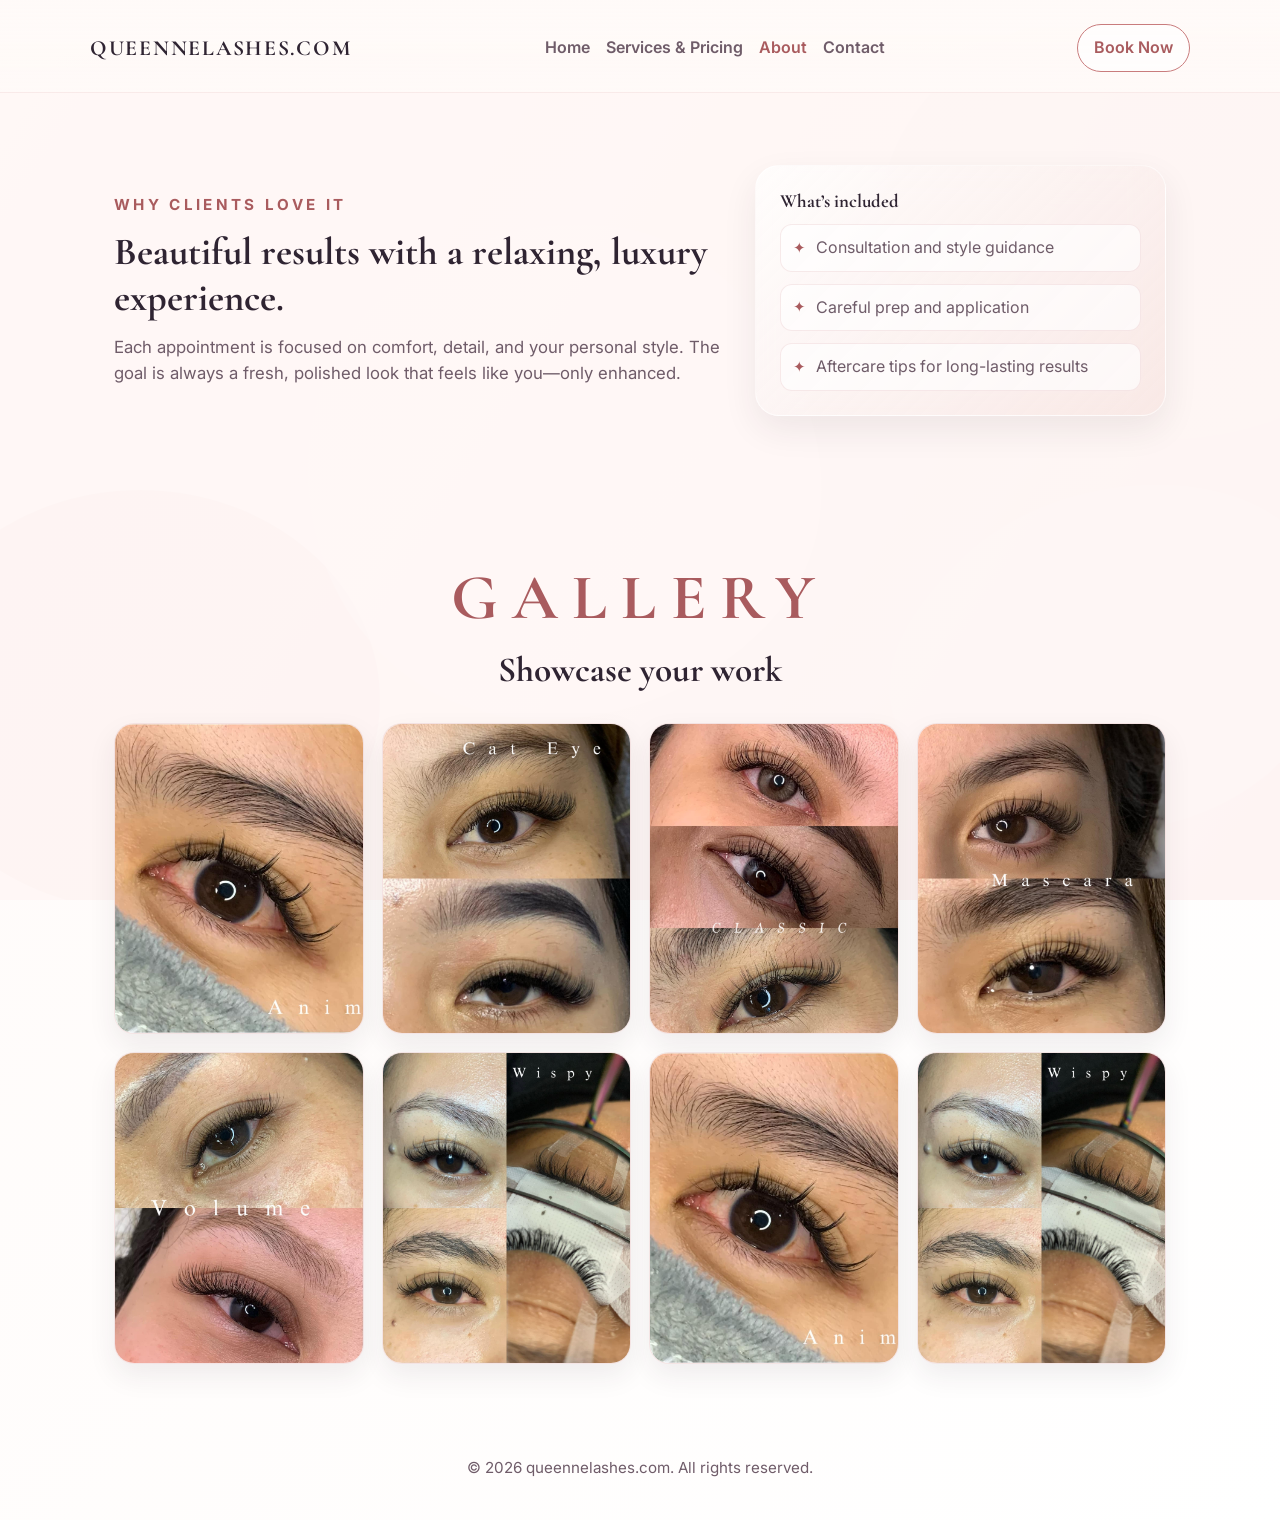
==== about.html @ 61ad1bb9 "Add files via upload" ====
<!DOCTYPE html>
<html lang="en">
<head>
  <meta charset="UTF-8" />
  <meta name="viewport" content="width=device-width, initial-scale=1.0" />
  <title>About | queennelashes.com</title>
  <link rel="stylesheet" href="style.css" />
</head>
<body>
  <header class="page-header">
    <nav class="nav">
      <a class="logo" href="index.html">queennelashes.com</a>
      <div class="nav-links">
        <a class="nav-link" href="index.html">Home</a>
        <a class="nav-link" href="services.html">Services & Pricing</a>
        <a class="nav-link active" href="about.html">About</a>
        <a class="nav-link" href="contact.html">Contact</a>
      </div>
      <a class="nav-btn" href="contact.html">Book Now</a>
    </nav>
  </header>

  <main class="page-main">
    <section class="section about-page">
      <div class="about-text">
        <p class="eyebrow">Why clients love it</p>
        <h2>Beautiful results with a relaxing, luxury experience.</h2>
        <p>
          Each appointment is focused on comfort, detail, and your personal style. The goal is always a fresh, polished look that feels like you—only enhanced.
        </p>
      </div>
      <div class="about-card">
        <h3>What’s included</h3>
        <ul class="feature-list">
          <li><span class="feature-icon">✦</span> Consultation and style guidance</li>
          <li><span class="feature-icon">✦</span> Careful prep and application</li>
          <li><span class="feature-icon">✦</span> Aftercare tips for long-lasting results</li>
        </ul>
      </div>
    </section>

    <section class="section">
      <div class="section-title">
        <h1 class="eyebrow">Gallery</h1>
        <h2>Showcase your work</h2>
      </div>

      <div class="gallery-grid">
        <div class="gallery-item">
          <img class="gallery-image" src="anime.jpg" alt="Lash and brow styling example" loading="lazy" />
        </div>
        <div class="gallery-item">
          <img class="gallery-image" src="Cat%20eye.jpg" alt="Cat-eye lash style" loading="lazy" />
        </div>
        <div class="gallery-item">
          <img class="gallery-image" src="classic.jpg" alt="Classic lash set" loading="lazy" />
        </div>
        <div class="gallery-item">
          <img class="gallery-image" src="mascara.jpg" alt="Mascara-style lash finish" loading="lazy" />
        </div>
        <div class="gallery-item">
          <img class="gallery-image" src="volume.jpg" alt="Volume lash set" loading="lazy" />
        </div>
        <div class="gallery-item">
          <img class="gallery-image" src="wispy.jpg" alt="Wispy lash style" loading="lazy" />
        </div>
        <div class="gallery-item">
          <img class="gallery-image" src="anime.jpg" alt="Lash and brow styling example" loading="lazy" />
        </div>
        <div class="gallery-item">
          <img class="gallery-image" src="wispy.jpg" alt="Wispy lash style" loading="lazy" />
        </div>
      </div>
    </section>
  </main>

  <footer>
    <p>© <span id="year"></span> queennelashes.com. All rights reserved.</p>
  </footer>

  <script src="index.js"></script>
</body>
</html>
---- style.css ----
@import url("https://fonts.googleapis.com/css2?family=Cormorant+Garamond:wght@500;600;700&family=Inter:wght@400;500;600;700&display=swap");

:root {
  --bg: #fffaf8;
  --text: #2f2432;
  --muted: #6f5c69;
  --primary: #c97c7d;
  --primary-dark: #a95b5e;
  --accent: #f4deda;
  --accent-strong: #f0bfba;
  --white: #ffffff;
  --border: rgba(201, 124, 125, 0.22);
}

* {
  box-sizing: border-box;
  margin: 0;
  padding: 0;
}

html {
  scroll-behavior: smooth;
  scroll-padding-top: 90px;
}

body {
  font-family: "Inter", "Segoe UI", Tahoma, Geneva, Verdana, sans-serif;
  color: var(--text);
  background: linear-gradient(135deg, #fffaf8 0%, #fff 100%);
  line-height: 1.6;
  position: relative;
  min-height: 100vh;
}

body::before {
  content: "";
  position: fixed;
  inset: 0;
  background-image: url("background.svg");
  background-size: cover;
  background-position: center;
  background-repeat: no-repeat;
  opacity: 0.35;
  z-index: -2;
}

body::after {
  content: "";
  position: fixed;
  inset: 0;
  background: rgba(255, 248, 247, 0.78);
  z-index: -1;
}

a {
  color: inherit;
  text-decoration: none;
}

.hero {
  min-height: 100vh;
  padding: 24px 24px 60px;
  background: linear-gradient(135deg, rgba(201, 124, 125, 0.17), transparent 35%, rgba(255,255,255,0.88));
  position: relative;
  overflow: hidden;
}

.hero::before {
  content: "";
  position: absolute;
  inset: 0;
  background: radial-gradient(circle at 20% 20%, rgba(255,255,255,0.82), transparent 24%), radial-gradient(circle at 85% 6%, rgba(201, 124, 125, 0.16), transparent 20%);
  pointer-events: none;
}

.hero::after {
  content: "";
  position: absolute;
  width: min(360px, 42vw);
  height: min(360px, 42vw);
  right: -10%;
  top: -8%;
  border: 1px solid rgba(201, 124, 125, 0.18);
  border-radius: 50%;
  pointer-events: none;
}

.page-header {
  padding: 24px 24px 20px;
  background: linear-gradient(180deg, rgba(255, 250, 248, 0.95), rgba(255, 250, 248, 0.85));
  border-bottom: 1px solid rgba(201, 124, 125, 0.12);
}

.page-main {
  min-height: 70vh;
}

.nav {
  max-width: 1100px;
  margin: 0 auto;
  display: flex;
  justify-content: space-between;
  align-items: center;
  gap: 16px;
}

.nav-links {
  display: flex;
  gap: 16px;
  align-items: center;
  flex-wrap: wrap;
}

.nav-link {
  color: var(--muted);
  font-weight: 600;
  transition: color 0.2s ease;
}

.nav-link:hover,
.nav-link.active {
  color: var(--primary-dark);
}

.logo {
  font-family: "Cormorant Garamond", Georgia, serif;
  font-size: 1.35rem;
  font-weight: 700;
  letter-spacing: 0.08em;
  text-transform: uppercase;
}

.nav-btn {
  padding: 10px 16px;
  border: 1px solid var(--primary);
  border-radius: 999px;
  color: var(--primary-dark);
  font-weight: 600;
  background: rgba(255,255,255,0.6);
}

.hero-content {
  max-width: 760px;
  margin: 88px auto 0;
  text-align: center;
  position: relative;
  z-index: 1;
}

.brand-mark {
  width: 220px;
  height: 220px;
  margin: 0 auto 24px;
  border-radius: 28px;
  background: linear-gradient(135deg, rgba(255,255,255,0.98), rgba(243,215,213,0.9));
  border: 1px solid var(--border);
  box-shadow: 0 18px 36px rgba(46, 35, 50, 0.12);
  display: flex;
  align-items: center;
  justify-content: center;
  overflow: hidden;
  position: relative;
}

.brand-mark::before,
.brand-mark::after {
  content: "";
  position: absolute;
  border-radius: 50%;
  border: 1px solid rgba(201, 124, 125, 0.18);
}

.brand-mark::before {
  width: 180px;
  height: 180px;
  inset: 20px;
}

.brand-mark::after {
  width: 120px;
  height: 120px;
  inset: 50px;
}

.brand-image {
  width: 100%;
  height: 100%;
  object-fit: contain;
  padding: 16px;
  position: relative;
  z-index: 1;
}

.eyebrow {
  color: var(--primary-dark);
  font-size: 0.95rem;
  font-weight: 700;
  letter-spacing: 0.22em;
  text-transform: uppercase;
  margin-bottom: 12px;
}

.section-title .eyebrow {
  font-size: 4rem;
}

h1,
h2,
h3 {
  line-height: 1.2;
  font-family: "Cormorant Garamond", Georgia, serif;
}

h1 {
  font-size: clamp(2.3rem, 4vw, 3.6rem);
  margin-bottom: 16px;
  letter-spacing: 0.01em;
}

.hero-copy {
  font-size: 1.05rem;
  color: var(--muted);
  max-width: 650px;
  margin: 0 auto 24px;
}

.hero-actions {
  display: flex;
  justify-content: center;
  gap: 12px;
  flex-wrap: wrap;
  margin-bottom: 24px;
}

.btn {
  display: inline-block;
  padding: 12px 20px;
  border-radius: 999px;
  font-weight: 700;
  transition: transform 0.2s ease, box-shadow 0.2s ease;
}

.btn:hover {
  transform: translateY(-2px);
}

.btn.primary {
  background: linear-gradient(135deg, var(--primary), #e7a3a4);
  color: var(--white);
  box-shadow: 0 10px 24px rgba(201, 124, 125, 0.25);
}

.btn.secondary {
  background: rgba(255, 255, 255, 0.6);
  backdrop-filter: blur(10px);
  -webkit-backdrop-filter: blur(10px);
  color: var(--primary-dark);
  border: 1px solid rgba(255, 255, 255, 0.8);
}

.highlights {
  display: flex;
  justify-content: center;
  gap: 16px;
  flex-wrap: wrap;
  list-style: none;
  color: var(--muted);
  font-size: 0.95rem;
}

.highlights li {
  background: var(--white);
  padding: 8px 12px;
  border-radius: 999px;
  box-shadow: 0 4px 10px rgba(46, 35, 50, 0.06);
}

.section {
  max-width: 1100px;
  margin: 0 auto;
  padding: 72px 24px;
}

.section-title {
  text-align: center;
  margin-bottom: 32px;
}

.section-title h2 {
  font-size: clamp(1.6rem, 3vw, 2.2rem);
  margin-top: 6px;
}

.cards {
  display: grid;
  grid-template-columns: repeat(3, minmax(0, 1fr));
  gap: 20px;
}

.card,
.about-card,
.contact-box {
  background: rgba(255, 255, 255, 0.52);
  backdrop-filter: blur(16px);
  -webkit-backdrop-filter: blur(16px);
  border: 1px solid rgba(255, 255, 255, 0.6);
  border-radius: 24px;
  box-shadow: 0 14px 34px rgba(46, 35, 50, 0.08);
}

.card {
  padding: 24px;
  position: relative;
  overflow: hidden;
  transition: transform 0.2s ease, box-shadow 0.2s ease;
}

.card:hover {
  transform: translateY(-4px);
  box-shadow: 0 18px 36px rgba(46, 35, 50, 0.12);
}

.card::before {
  content: "";
  position: absolute;
  top: 0;
  left: 0;
  width: 100%;
  height: 4px;
  background: linear-gradient(90deg, var(--primary), rgba(255,255,255,0.8));
}

.card h3 {
  margin-bottom: 10px;
  color: var(--primary-dark);
  font-size: 1.3rem;
}

.about,
.about-page {
  display: grid;
  grid-template-columns: 1.2fr 0.8fr;
  gap: 24px;
  align-items: center;
}

.about-text p:last-child {
  color: var(--muted);
  margin-top: 12px;
  font-size: 1.05rem;
}

.about-text h2 {
  font-size: clamp(2rem, 3vw, 2.7rem);
  margin-bottom: 12px;
}

.about-text .eyebrow {
  font-size: 0.95rem;
}

.about-card {
  padding: 24px;
  background: linear-gradient(135deg, rgba(255,255,255,0.7), rgba(244,222,218,0.55));
}

.about-card ul {
  margin-top: 12px;
  padding-left: 0;
  color: var(--muted);
  list-style: none;
}

.feature-list {
  display: grid;
  gap: 12px;
}

.feature-list li {
  display: flex;
  align-items: center;
  gap: 10px;
  padding: 10px 12px;
  border-radius: 12px;
  background: rgba(255, 255, 255, 0.65);
  border: 1px solid rgba(201, 124, 125, 0.15);
}

.feature-icon {
  color: var(--primary-dark);
  font-size: 0.95rem;
}

.contact-box {
  max-width: 680px;
  margin: 0 auto;
  padding: 24px;
  text-align: center;
  display: flex;
  flex-direction: column;
  gap: 12px;
  background: linear-gradient(135deg, rgba(255,255,255,0.7), rgba(244,222,218,0.5));
  border: 1px solid rgba(201, 124, 125, 0.15);
}

.contact-page .section-title {
  margin-bottom: 24px;
}

.contact-page .section-title .eyebrow {
  font-size: 1rem;
  margin-bottom: 8px;
}

.contact-page .section-title h2 {
  font-size: clamp(2rem, 3.2vw, 2.7rem);
  color: var(--primary-dark);
}

.contact-box a {
  font-weight: 600;
  color: var(--primary-dark);
}

.location-card {
  padding: 16px;
  border-radius: 16px;
  background: rgba(255, 255, 255, 0.7);
  border: 1px solid rgba(201, 124, 125, 0.15);
  display: grid;
  gap: 8px;
}

.location-card h3 {
  color: var(--primary-dark);
  font-size: 1.15rem;
}

.location-card p {
  color: var(--muted);
}

.map-embed {
  width: 100%;
  min-height: 260px;
  border-radius: 14px;
  border: 0;
}

.map-link {
  color: var(--primary-dark);
  font-weight: 700;
}

.booking-form {
  display: grid;
  gap: 14px;
  text-align: left;
  margin-top: 8px;
}

.booking-form label {
  display: grid;
  gap: 6px;
  font-weight: 600;
  color: var(--text);
}

.booking-form input,
.booking-form select,
.booking-form textarea {
  width: 100%;
  padding: 12px 14px;
  border: 1px solid rgba(201, 124, 125, 0.25);
  border-radius: 12px;
  background: rgba(255, 255, 255, 0.75);
  font: inherit;
  color: var(--text);
}

.booking-form textarea {
  resize: vertical;
}

.booking-form button {
  border: none;
  cursor: pointer;
  width: 100%;
  font-size: 1rem;
}

.availability-message {
  padding: 10px 12px;
  border-radius: 12px;
  background: rgba(255, 255, 255, 0.7);
  color: var(--primary-dark);
  font-size: 0.95rem;
}

.availability-message.success {
  background: rgba(233, 247, 235, 0.9);
  color: #2f6f42;
}

.availability-message.error {
  background: rgba(255, 236, 236, 0.95);
  color: #a23b3b;
}

.confirmation-message {
  padding: 12px 14px;
  border-radius: 12px;
  background: rgba(233, 247, 235, 0.95);
  color: #2f6f42;
  font-weight: 600;
  border: 1px solid rgba(47, 111, 66, 0.2);
}

.gallery-grid {
  display: grid;
  grid-template-columns: repeat(4, minmax(0, 1fr));
  gap: 18px;
}

.gallery-item {
  background: rgba(255, 255, 255, 0.58);
  border: 1px solid rgba(201, 124, 125, 0.2);
  border-radius: 20px;
  overflow: hidden;
  box-shadow: 0 12px 28px rgba(46, 35, 50, 0.08);
}

.gallery-item {
  min-height: 220px;
}

.gallery-image {
  width: 100%;
  height: 100%;
  min-height: 220px;
  object-fit: cover;
  display: block;
}

.pricing-section {
  margin-top: 36px;
  display: grid;
  grid-template-columns: 1.1fr 0.9fr;
  gap: 20px;
  align-items: stretch;
}

.pricing-card {
  background: rgba(255, 255, 255, 0.58);
  border: 1px solid rgba(201, 124, 125, 0.2);
  border-radius: 24px;
  box-shadow: 0 12px 28px rgba(46, 35, 50, 0.08);
  overflow: hidden;
}

.pricing-image-card {
  display: flex;
  align-items: center;
  justify-content: center;
  padding: 12px;
  background: rgba(255, 255, 255, 0.7);
}

.pricing-image {
  width: 100%;
  max-width: 100%;
  height: auto;
  display: block;
  object-fit: contain;
  border-radius: 16px;
}

.pricing-card-text {
  padding: 24px;
}

.price-image-wrap {
  margin-top: 28px;
  display: flex;
  justify-content: center;
}

.price-image {
  width: min(100%, 800px);
  height: auto;
  display: block;
  border-radius: 24px;
  box-shadow: 0 14px 32px rgba(46, 35, 50, 0.1);
  border: 1px solid rgba(201, 124, 125, 0.18);
}

footer {
  text-align: center;
  padding: 20px 24px 40px;
  color: var(--muted);
  font-size: 0.95rem;
}

@media (max-width: 900px) {
  .cards {
    grid-template-columns: repeat(2, minmax(0, 1fr));
  }

  .about,
  .about-page {
    grid-template-columns: 1fr;
  }
}

@media (max-width: 640px) {
  .hero {
    padding: 18px 16px 48px;
  }

  .nav {
    flex-direction: column;
    gap: 12px;
  }

  .nav-links {
    justify-content: center;
  }

  .logo {
    font-size: 1rem;
    text-align: center;
  }

  .hero-content {
    margin-top: 40px;
  }

  .hero-actions {
    flex-direction: column;
    align-items: stretch;
  }

  .btn {
    width: 100%;
    text-align: center;
  }

  .highlights {
    flex-direction: column;
    align-items: stretch;
  }

  .highlights li {
    width: 100%;
    text-align: center;
  }

  .section {
    padding: 56px 16px;
  }

  .cards {
    grid-template-columns: 1fr;
  }

  .gallery-grid {
    grid-template-columns: repeat(2, minmax(0, 1fr));
  }

  .card,
  .about-card,
  .contact-box {
    border-radius: 20px;
  }

  .contact-box {
    padding: 20px 16px;
  }

  h1 {
    font-size: clamp(1.8rem, 7vw, 2.6rem);
  }

  .hero-copy {
    font-size: 1rem;
  }

  .gallery-grid {
    grid-template-columns: 1fr;
  }

  .pricing-section {
    grid-template-columns: 1fr;
  }
}
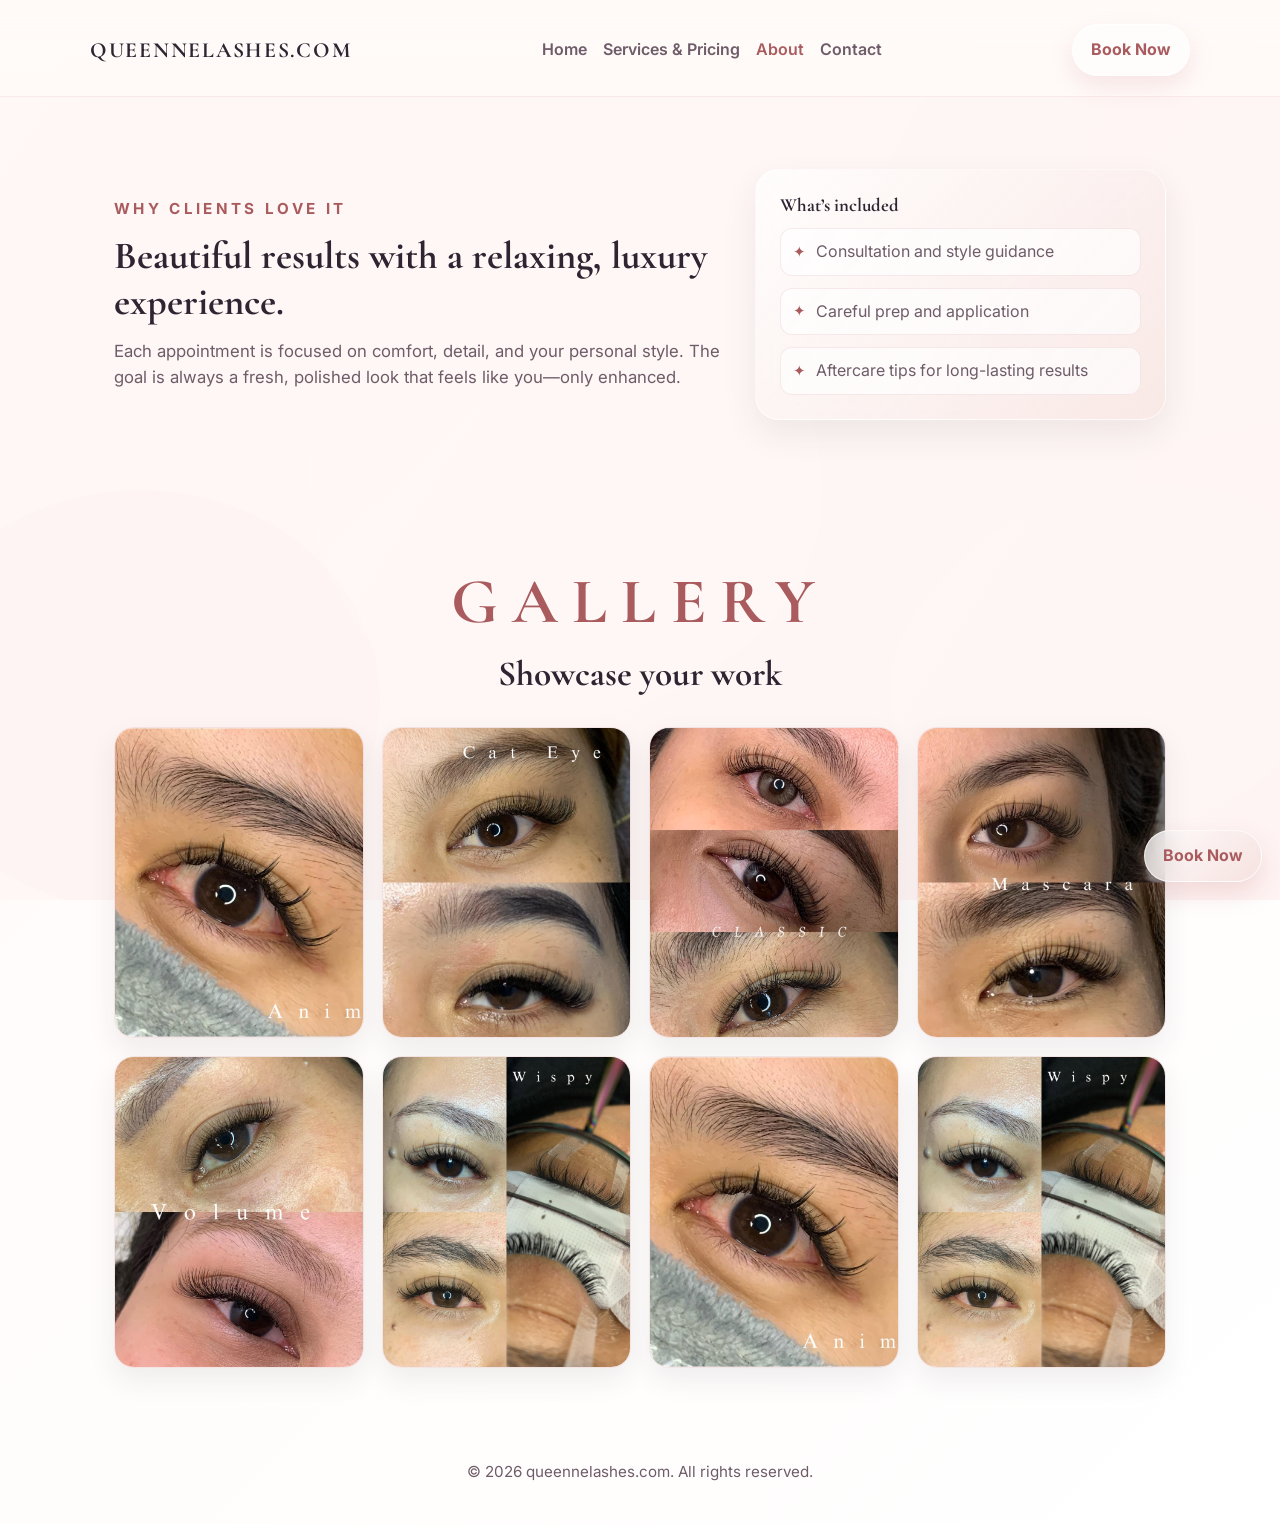
==== commit 3dbfa027: "Add files via upload" ====
--- a/about.html
+++ b/about.html
@@ -16,7 +16,7 @@
         <a class="nav-link active" href="about.html">About</a>
         <a class="nav-link" href="contact.html">Contact</a>
       </div>
-      <a class="nav-btn" href="contact.html">Book Now</a>
+      <a class="nav-btn" href="contact.html#booking-form">Book Now</a>
     </nav>
   </header>
 
@@ -78,6 +78,8 @@
     <p>© <span id="year"></span> queennelashes.com. All rights reserved.</p>
   </footer>
 
+  <a class="sticky-book-btn" href="contact.html#booking-form">Book Now</a>
+
   <script src="index.js"></script>
 </body>
 </html>
--- a/style.css
+++ b/style.css
@@ -130,13 +130,41 @@
   text-transform: uppercase;
 }
 
+.nav-btn,
+.btn,
+.sticky-book-btn {
+  display: inline-flex;
+  align-items: center;
+  justify-content: center;
+  padding: 12px 18px;
+  border-radius: 999px;
+  font-weight: 700;
+  transition: transform 0.2s ease, box-shadow 0.2s ease, background 0.2s ease;
+  border: 1px solid rgba(255, 255, 255, 0.7);
+  backdrop-filter: blur(14px);
+  -webkit-backdrop-filter: blur(14px);
+  box-shadow: 0 10px 24px rgba(201, 124, 125, 0.16);
+}
+
 .nav-btn {
-  padding: 10px 16px;
-  border: 1px solid var(--primary);
-  border-radius: 999px;
-  color: var(--primary-dark);
-  font-weight: 600;
-  background: rgba(255,255,255,0.6);
+  color: var(--primary-dark);
+  background: rgba(255, 255, 255, 0.55);
+}
+
+.sticky-book-btn {
+  position: fixed;
+  right: 18px;
+  bottom: 18px;
+  z-index: 1000;
+  background: linear-gradient(135deg, rgba(255,255,255,0.72), rgba(243, 220, 218, 0.78));
+  color: var(--primary-dark);
+  box-shadow: 0 12px 24px rgba(201, 124, 125, 0.22);
+}
+
+.nav-btn:hover,
+.btn:hover,
+.sticky-book-btn:hover {
+  transform: translateY(-2px);
 }
 
 .hero-content {
@@ -232,30 +260,15 @@
   margin-bottom: 24px;
 }
 
-.btn {
-  display: inline-block;
-  padding: 12px 20px;
-  border-radius: 999px;
-  font-weight: 700;
-  transition: transform 0.2s ease, box-shadow 0.2s ease;
-}
-
-.btn:hover {
-  transform: translateY(-2px);
-}
-
 .btn.primary {
-  background: linear-gradient(135deg, var(--primary), #e7a3a4);
+  background: linear-gradient(135deg, rgba(201, 124, 125, 0.95), rgba(231, 163, 164, 0.9));
   color: var(--white);
   box-shadow: 0 10px 24px rgba(201, 124, 125, 0.25);
 }
 
 .btn.secondary {
-  background: rgba(255, 255, 255, 0.6);
-  backdrop-filter: blur(10px);
-  -webkit-backdrop-filter: blur(10px);
-  color: var(--primary-dark);
-  border: 1px solid rgba(255, 255, 255, 0.8);
+  background: rgba(255, 255, 255, 0.55);
+  color: var(--primary-dark);
 }
 
 .highlights {
@@ -614,25 +627,30 @@
 
 @media (max-width: 640px) {
   .hero {
-    padding: 18px 16px 48px;
+    padding: 16px 14px 40px;
   }
 
   .nav {
     flex-direction: column;
-    gap: 12px;
+    gap: 10px;
   }
 
   .nav-links {
     justify-content: center;
   }
 
+  .nav-btn {
+    width: 100%;
+    justify-content: center;
+  }
+
   .logo {
-    font-size: 1rem;
+    font-size: 0.95rem;
     text-align: center;
   }
 
   .hero-content {
-    margin-top: 40px;
+    margin-top: 28px;
   }
 
   .hero-actions {
@@ -643,6 +661,7 @@
   .btn {
     width: 100%;
     text-align: center;
+    padding: 12px 16px;
   }
 
   .highlights {
@@ -656,7 +675,7 @@
   }
 
   .section {
-    padding: 56px 16px;
+    padding: 44px 14px;
   }
 
   .cards {
@@ -687,9 +706,22 @@
 
   .gallery-grid {
     grid-template-columns: 1fr;
+    gap: 12px;
+  }
+
+  .gallery-item {
+    min-height: 180px;
+  }
+
+  .gallery-image {
+    min-height: 180px;
   }
 
   .pricing-section {
     grid-template-columns: 1fr;
   }
-}
+
+  .price-image {
+    border-radius: 16px;
+  }
+}
